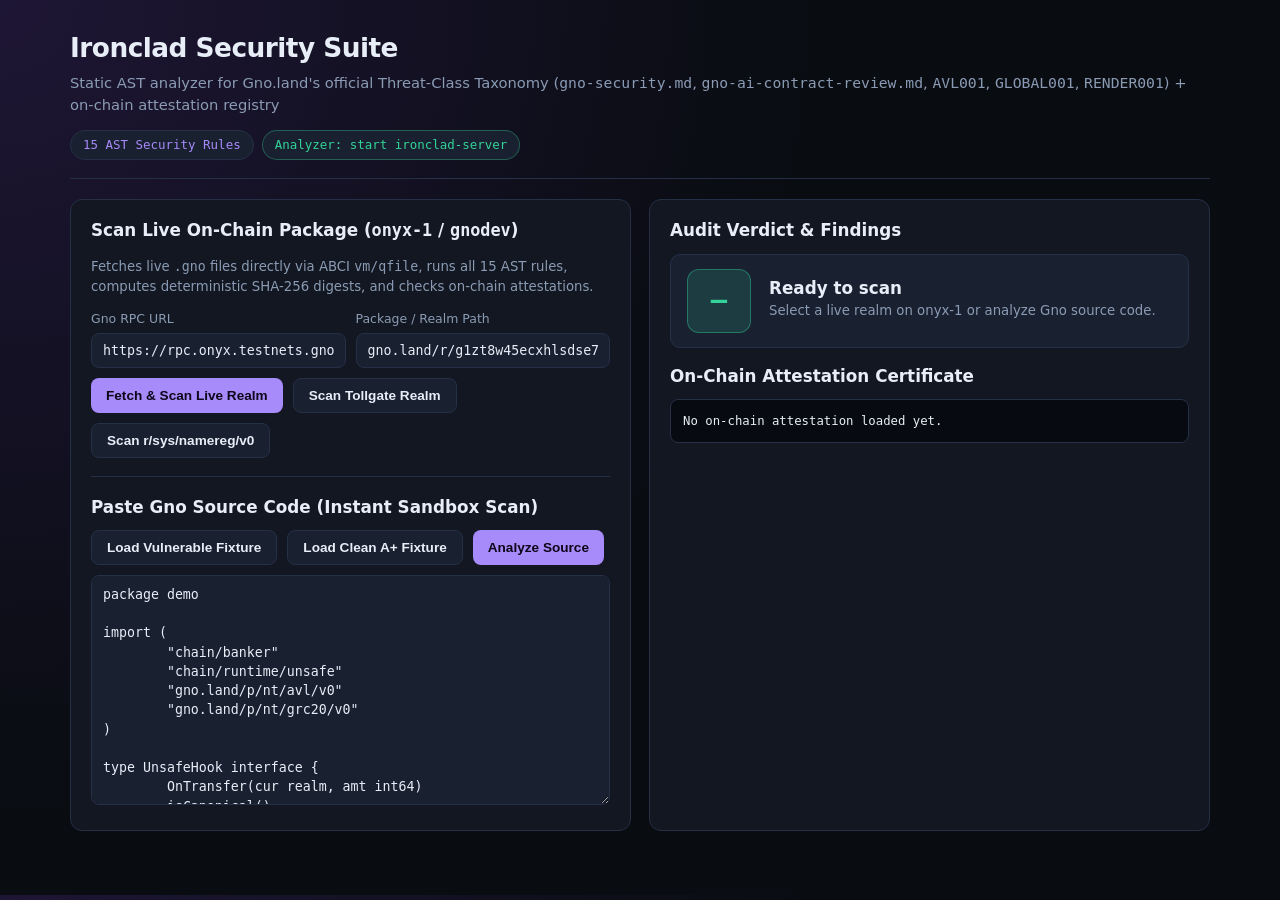
==== docs/index.html @ e0e0a276 "docs: publish interactive web playground for GitHub Pages" ====
<!doctype html>
<html lang="en">
<head>
  <meta charset="utf-8" />
  <meta name="viewport" content="width=device-width, initial-scale=1" />
  <title>Ironclad — Gno Smart-Contract Security Analyzer &amp; Attestation Explorer</title>
  <link rel="stylesheet" href="styles.css" />
</head>
<body>
  <div class="wrap">
    <header>
      <div>
        <h1>Ironclad Security Suite</h1>
        <p class="sub">Static AST analyzer for Gno.land's official Threat-Class Taxonomy (<code>gno-security.md</code>, <code>gno-ai-contract-review.md</code>, <code>AVL001</code>, <code>GLOBAL001</code>, <code>RENDER001</code>) + on-chain attestation registry</p>
      </div>
      <div class="badges">
        <span class="badge">15 AST Security Rules</span>
        <span class="badge ok" id="healthBadge">Analyzer: connecting…</span>
      </div>
    </header>

    <section class="grid-2">
      <div class="card">
        <h2>Scan Live On-Chain Package (<code>onyx-1</code> / <code>gnodev</code>)</h2>
        <p class="muted">Fetches live <code>.gno</code> files directly via ABCI <code>vm/qfile</code>, runs all 15 AST rules, computes deterministic SHA-256 digests, and checks on-chain attestations.</p>
        <div class="row">
          <div class="field">
            <label for="rpcInput">Gno RPC URL</label>
            <input id="rpcInput" value="https://rpc.onyx.testnets.gno.land:443" />
          </div>
          <div class="field">
            <label for="pkgInput">Package / Realm Path</label>
            <input id="pkgInput" value="gno.land/r/g1zt8w45ecxhlsdse7hd5gwr6xzcaxy9zsej6hl2/ironclad" />
          </div>
        </div>
        <div class="row">
          <button id="scanRemoteBtn">Fetch &amp; Scan Live Realm</button>
          <button id="scanTollgateBtn" class="secondary">Scan Tollgate Realm</button>
          <button id="scanNameregBtn" class="secondary">Scan r/sys/namereg/v0</button>
        </div>

        <hr style="border:none;border-top:1px solid var(--border);margin:18px 0" />

        <h2>Paste Gno Source Code (Instant Sandbox Scan)</h2>
        <div class="row">
          <button id="loadVulnBtn" class="secondary">Load Vulnerable Fixture</button>
          <button id="loadSafeBtn" class="secondary">Load Clean A+ Fixture</button>
          <button id="scanSourceBtn">Analyze Source</button>
        </div>
        <textarea id="sourceArea" spellcheck="false"></textarea>
      </div>

      <div class="card">
        <h2>Audit Verdict &amp; Findings</h2>
        <div class="score-banner" id="scoreBanner">
          <div class="grade-box" id="gradeBox">—</div>
          <div>
            <div style="font-weight:700;font-size:1.05rem" id="verdictTitle">Ready to scan</div>
            <div class="muted" id="verdictMeta">Select a live realm on onyx-1 or analyze Gno source code.</div>
            <div class="muted" style="font-family:var(--mono);font-size:0.74rem;margin-top:4px" id="digestLine"></div>
          </div>
        </div>
        <div id="findingsList"></div>
        <h2 style="margin-top:16px">On-Chain Attestation Certificate</h2>
        <pre id="attestationBox">No on-chain attestation loaded yet.</pre>
      </div>
    </section>
  </div>
  <script src="app.js"></script>
</body>
</html>
---- docs/styles.css ----
:root {
  --bg: #090c11;
  --surface: #121721;
  --surface-2: #192030;
  --border: #253047;
  --text: #e8eef7;
  --muted: #8b9bb4;
  --accent: #a78bfa;
  --ok: #34d399;
  --warn: #fbbf24;
  --high: #fb923c;
  --crit: #f87171;
  --mono: "JetBrains Mono", "Fira Code", ui-monospace, SFMono-Regular, Menlo, monospace;
  --sans: "Inter", system-ui, -apple-system, sans-serif;
}
* { box-sizing: border-box; }
body {
  margin: 0;
  background: radial-gradient(circle at top left, #1e1635 0%, var(--bg) 52%);
  color: var(--text);
  font-family: var(--sans);
  line-height: 1.5;
}
.wrap { max-width: 1180px; margin: 0 auto; padding: 28px 20px 64px; }
header {
  display: flex; flex-wrap: wrap; justify-content: space-between; align-items: center;
  gap: 14px; padding-bottom: 18px; border-bottom: 1px solid var(--border);
}
h1 { margin: 0; font-size: 1.65rem; letter-spacing: -0.02em; }
.sub { margin: 4px 0 0; color: var(--muted); font-size: 0.92rem; }
.badges { display: flex; gap: 8px; flex-wrap: wrap; }
.badge {
  background: var(--surface-2); border: 1px solid var(--border);
  border-radius: 999px; padding: 5px 12px; font-family: var(--mono); font-size: 0.78rem;
  color: var(--accent);
}
.badge.ok { color: var(--ok); border-color: rgba(52,211,153,0.35); }
.grid-2 { display: grid; grid-template-columns: 1fr 1fr; gap: 18px; margin-top: 20px; }
@media (max-width: 900px) { .grid-2 { grid-template-columns: 1fr; } }
.card {
  background: var(--surface); border: 1px solid var(--border);
  border-radius: 12px; padding: 18px 20px;
}
.card h2 { margin: 0 0 10px; font-size: 1.05rem; }
label { display: block; font-size: 0.78rem; color: var(--muted); margin-bottom: 4px; }
input, textarea {
  width: 100%; background: var(--surface-2); border: 1px solid var(--border);
  color: var(--text); border-radius: 8px; padding: 9px 11px;
  font-family: var(--mono); font-size: 0.83rem;
}
textarea { min-height: 230px; resize: vertical; line-height: 1.45; }
.row { display: flex; gap: 10px; flex-wrap: wrap; margin-bottom: 10px; }
.field { flex: 1; min-width: 170px; }
button {
  background: var(--accent); color: #0c0719; border: none; border-radius: 8px;
  padding: 9px 15px; font-weight: 700; cursor: pointer; font-size: 0.85rem;
}
button.secondary { background: var(--surface-2); color: var(--text); border: 1px solid var(--border); }
button:hover { opacity: 0.92; }
.score-banner {
  display: flex; align-items: center; gap: 18px; padding: 14px 16px;
  background: var(--surface-2); border: 1px solid var(--border); border-radius: 10px;
  margin-bottom: 14px;
}
.grade-box {
  width: 64px; height: 64px; border-radius: 12px; display: grid; place-items: center;
  font-family: var(--mono); font-size: 1.7rem; font-weight: 800;
  background: rgba(52,211,153,0.16); color: var(--ok); border: 1px solid rgba(52,211,153,0.4);
}
.grade-box.bad { background: rgba(248,113,113,0.16); color: var(--crit); border-color: rgba(248,113,113,0.45); }
.grade-box.mid { background: rgba(251,191,36,0.16); color: var(--warn); border-color: rgba(251,191,36,0.45); }
.finding {
  background: #0c1018; border: 1px solid var(--border); border-left: 4px solid var(--warn);
  border-radius: 8px; padding: 11px 13px; margin-bottom: 10px;
}
.finding.CRITICAL { border-left-color: var(--crit); }
.finding.HIGH { border-left-color: var(--high); }
.finding.MEDIUM { border-left-color: var(--warn); }
.finding .meta { font-family: var(--mono); font-size: 0.78rem; margin-bottom: 4px; }
.finding .fix { color: var(--muted); font-size: 0.82rem; margin-top: 5px; }
.finding code { font-family: var(--mono); font-size: 0.78rem; color: #c4b5fd; }
pre {
  background: #070a10; border: 1px solid var(--border); border-radius: 8px;
  padding: 12px; overflow-x: auto; font-family: var(--mono); font-size: 0.77rem;
  max-height: 280px; margin: 10px 0 0;
}
.muted { color: var(--muted); font-size: 0.83rem; }
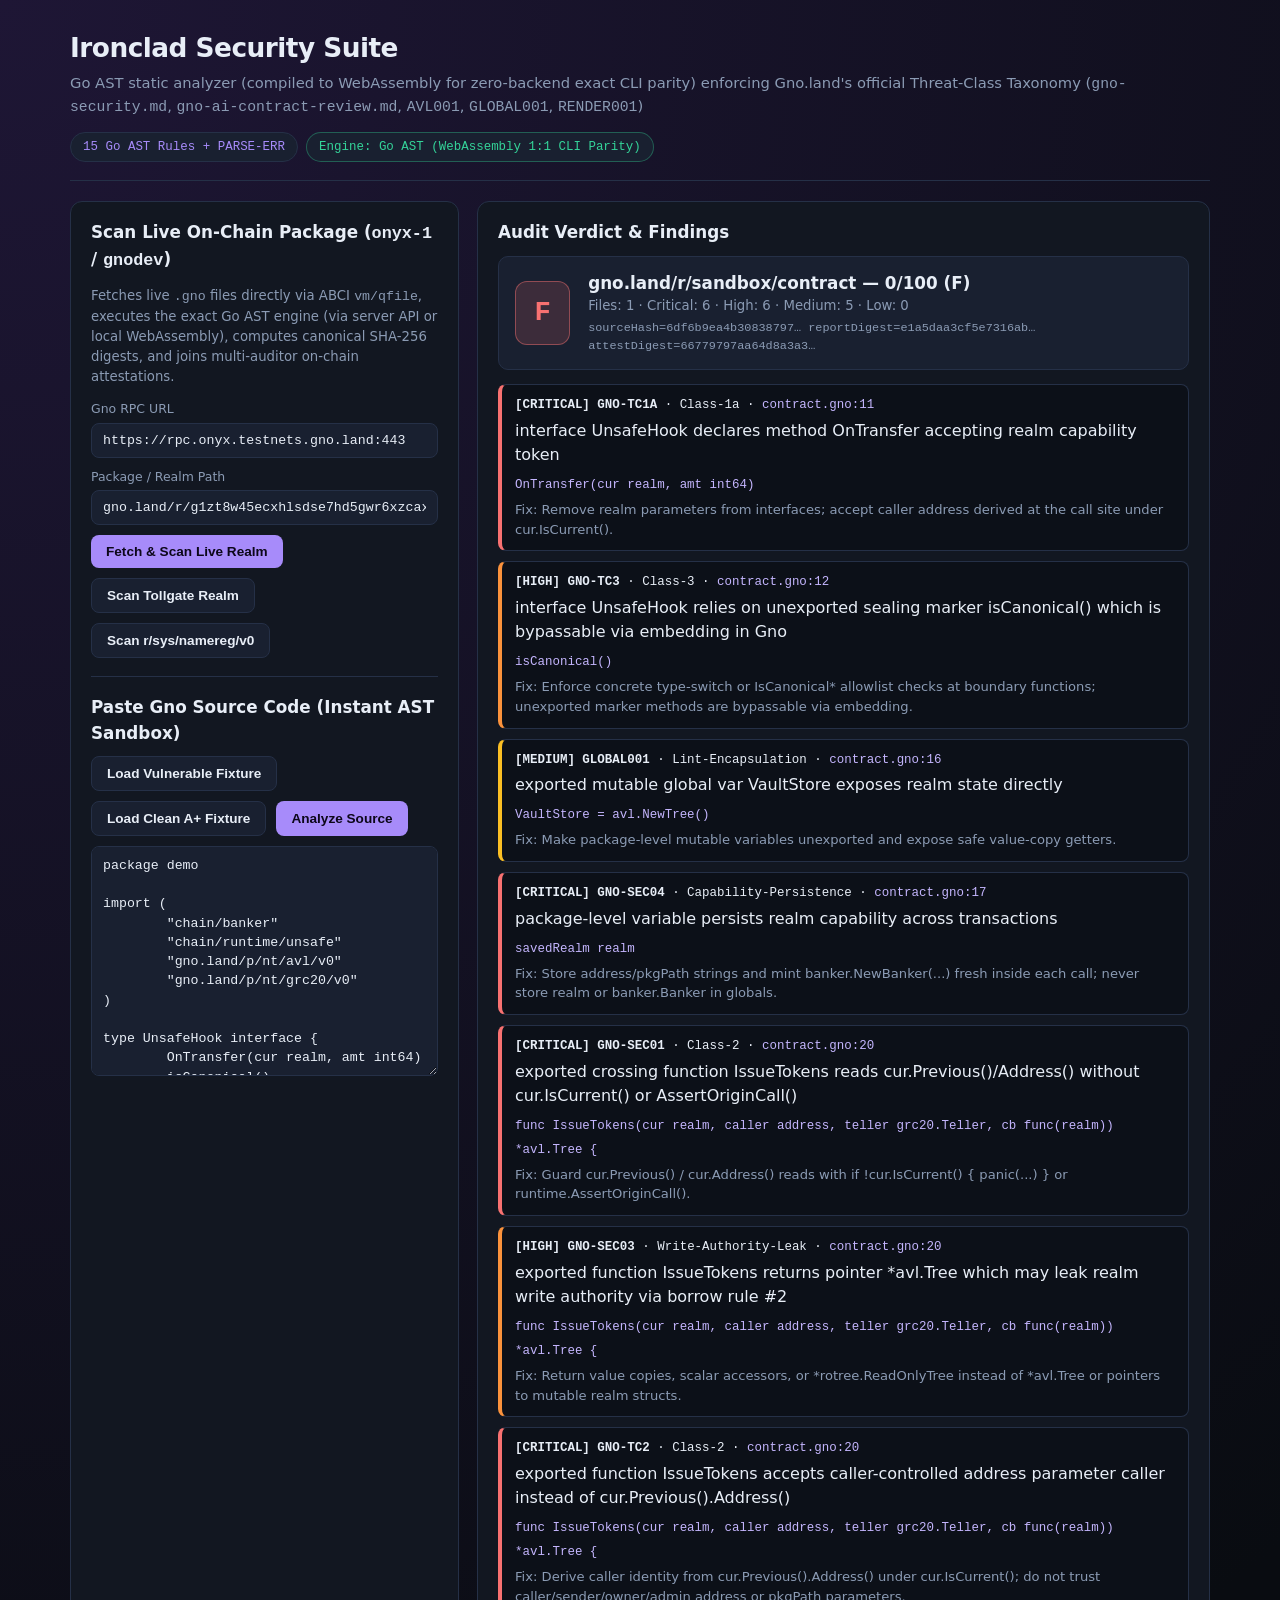
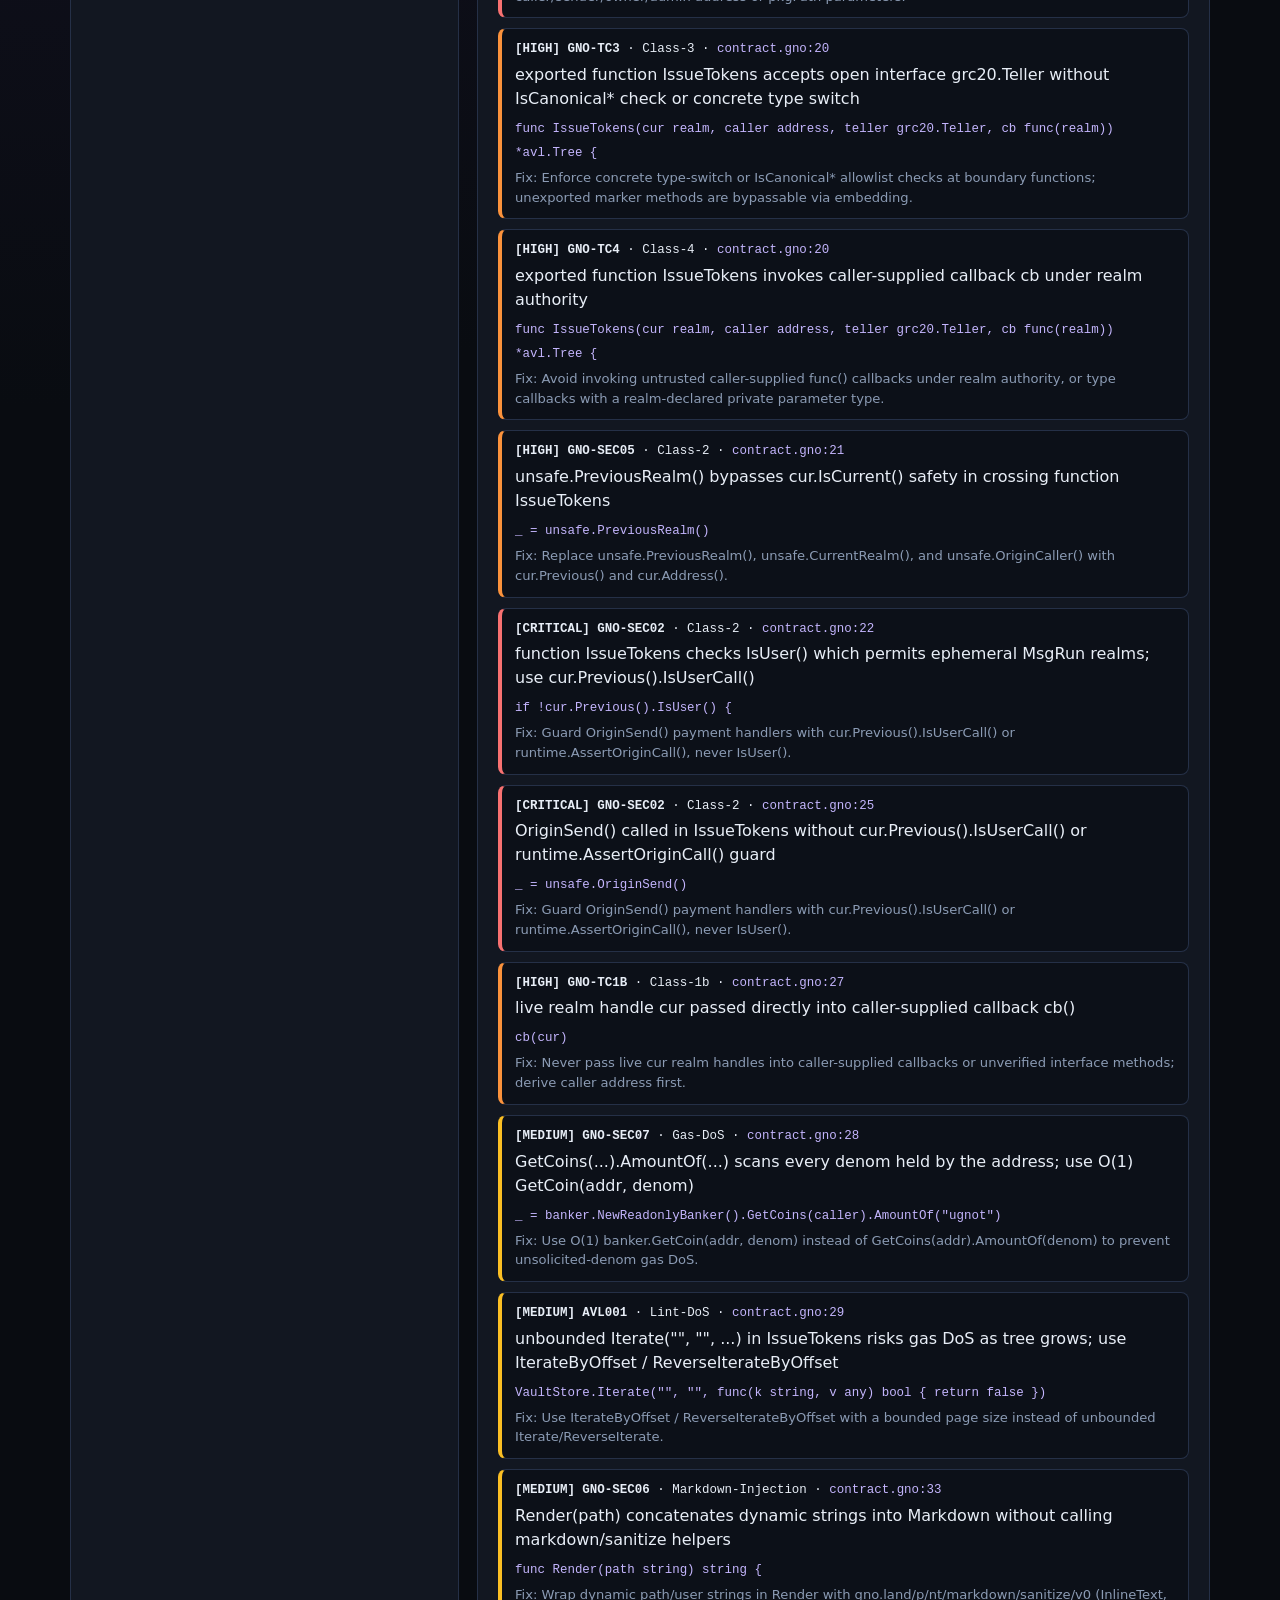
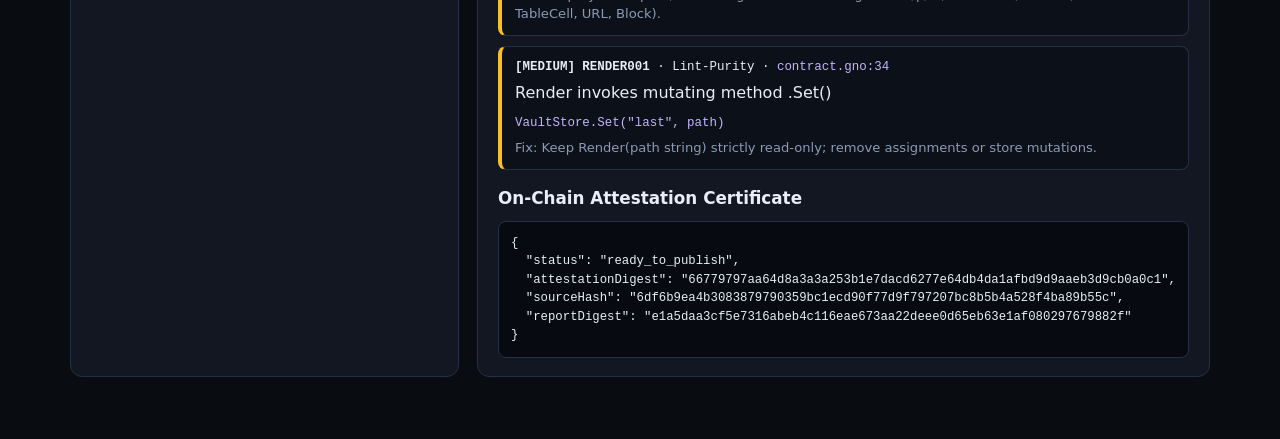
==== commit 32ff17e3: "fix: address all Fable 5.2 audit findings (R1-R8 realm hardening, calibrated AST rules, Go WASM brow" ====
--- a/docs/index.html
+++ b/docs/index.html
@@ -11,18 +11,18 @@
     <header>
       <div>
         <h1>Ironclad Security Suite</h1>
-        <p class="sub">Static AST analyzer for Gno.land's official Threat-Class Taxonomy (<code>gno-security.md</code>, <code>gno-ai-contract-review.md</code>, <code>AVL001</code>, <code>GLOBAL001</code>, <code>RENDER001</code>) + on-chain attestation registry</p>
+        <p class="sub">Go AST static analyzer (compiled to WebAssembly for zero-backend exact CLI parity) enforcing Gno.land's official Threat-Class Taxonomy (<code>gno-security.md</code>, <code>gno-ai-contract-review.md</code>, <code>AVL001</code>, <code>GLOBAL001</code>, <code>RENDER001</code>)</p>
       </div>
       <div class="badges">
-        <span class="badge">15 AST Security Rules</span>
-        <span class="badge ok" id="healthBadge">Analyzer: connecting…</span>
+        <span class="badge">15 Go AST Rules + PARSE-ERR</span>
+        <span class="badge ok" id="healthBadge">Engine: loading Go WASM…</span>
       </div>
     </header>
 
     <section class="grid-2">
       <div class="card">
         <h2>Scan Live On-Chain Package (<code>onyx-1</code> / <code>gnodev</code>)</h2>
-        <p class="muted">Fetches live <code>.gno</code> files directly via ABCI <code>vm/qfile</code>, runs all 15 AST rules, computes deterministic SHA-256 digests, and checks on-chain attestations.</p>
+        <p class="muted">Fetches live <code>.gno</code> files directly via ABCI <code>vm/qfile</code>, executes the exact Go AST engine (via server API or local WebAssembly), computes canonical SHA-256 digests, and joins multi-auditor on-chain attestations.</p>
         <div class="row">
           <div class="field">
             <label for="rpcInput">Gno RPC URL</label>
@@ -41,7 +41,7 @@
 
         <hr style="border:none;border-top:1px solid var(--border);margin:18px 0" />
 
-        <h2>Paste Gno Source Code (Instant Sandbox Scan)</h2>
+        <h2>Paste Gno Source Code (Instant AST Sandbox)</h2>
         <div class="row">
           <button id="loadVulnBtn" class="secondary">Load Vulnerable Fixture</button>
           <button id="loadSafeBtn" class="secondary">Load Clean A+ Fixture</button>
@@ -66,6 +66,7 @@
       </div>
     </section>
   </div>
+  <script src="wasm_exec.js"></script>
   <script src="app.js"></script>
 </body>
 </html>
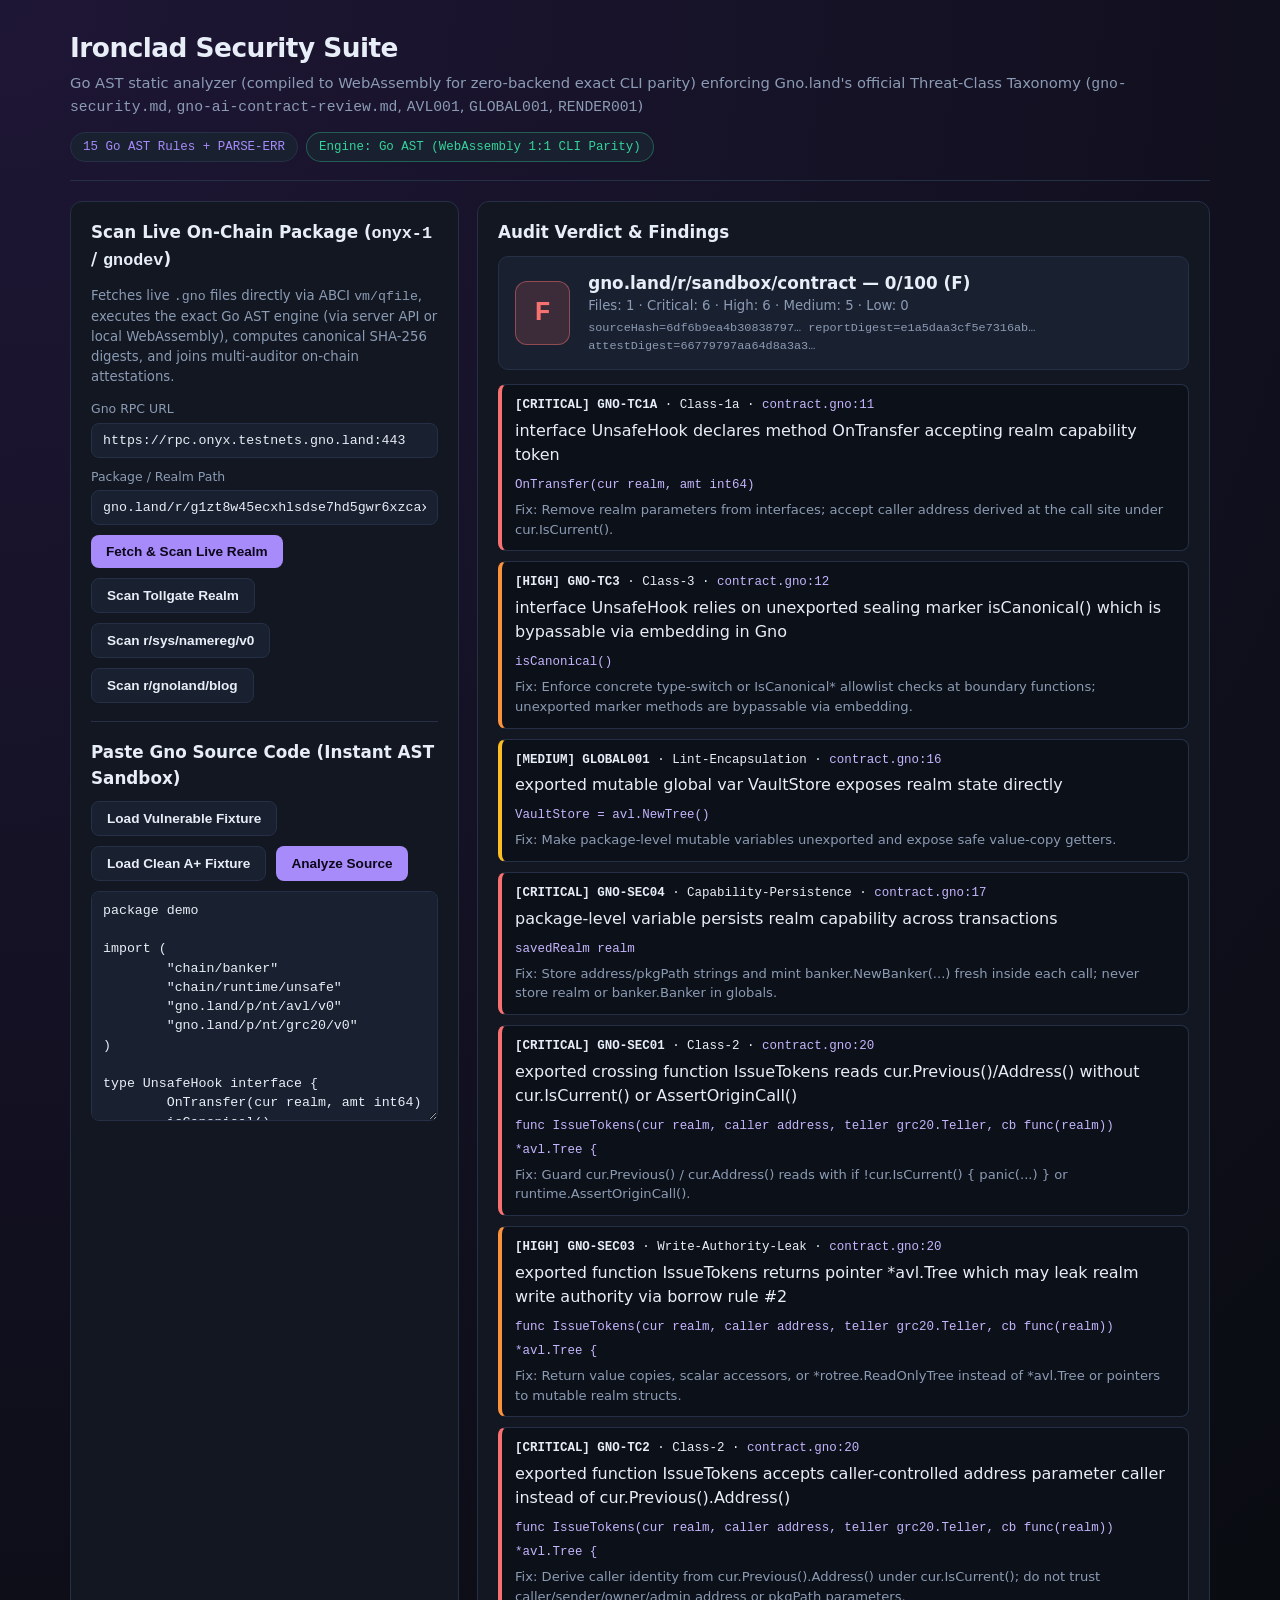
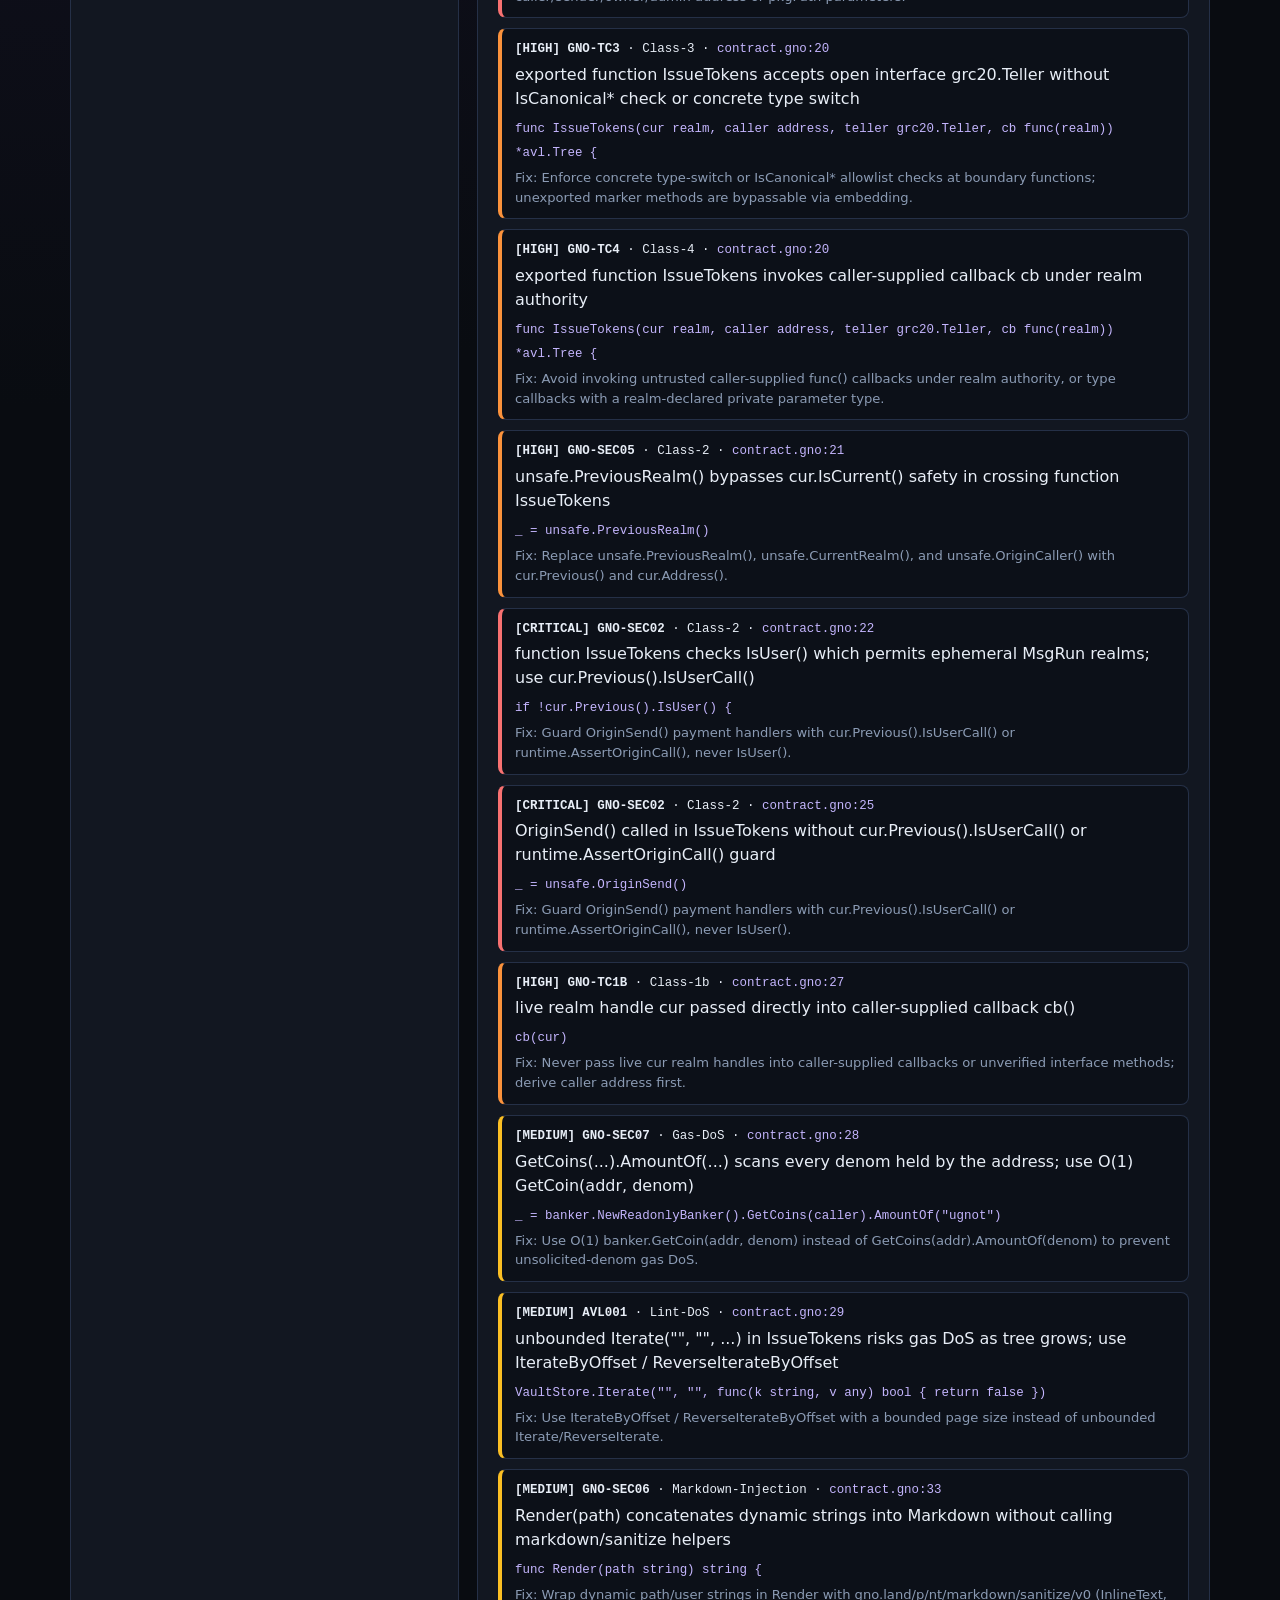
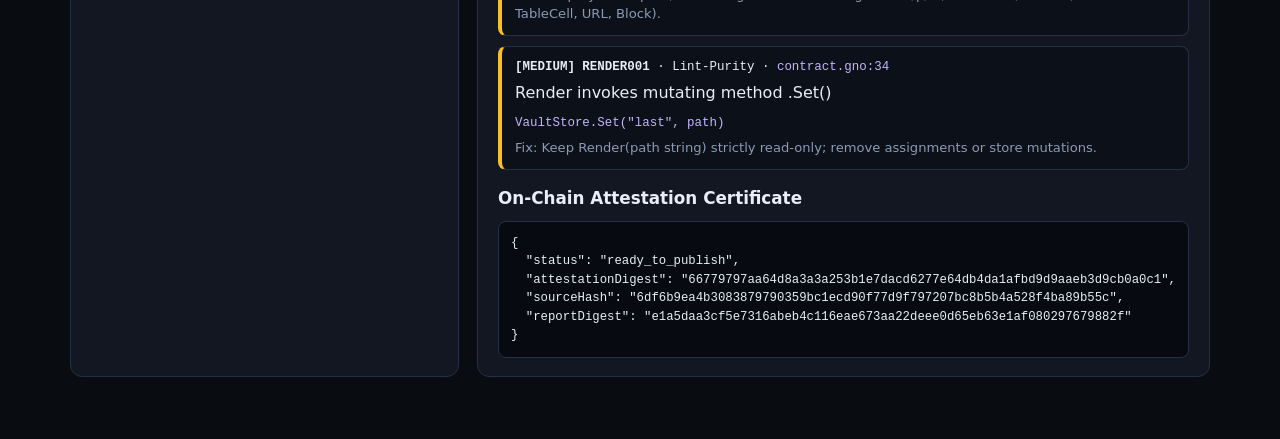
==== commit 95e23626: "fix(ironclad): reject empty scan dirs, point web button to tollgate/v2 + blog, clear stale errors, f" ====
--- a/docs/index.html
+++ b/docs/index.html
@@ -37,6 +37,7 @@
           <button id="scanRemoteBtn">Fetch &amp; Scan Live Realm</button>
           <button id="scanTollgateBtn" class="secondary">Scan Tollgate Realm</button>
           <button id="scanNameregBtn" class="secondary">Scan r/sys/namereg/v0</button>
+          <button id="scanBlogBtn" class="secondary">Scan r/gnoland/blog</button>
         </div>
 
         <hr style="border:none;border-top:1px solid var(--border);margin:18px 0" />
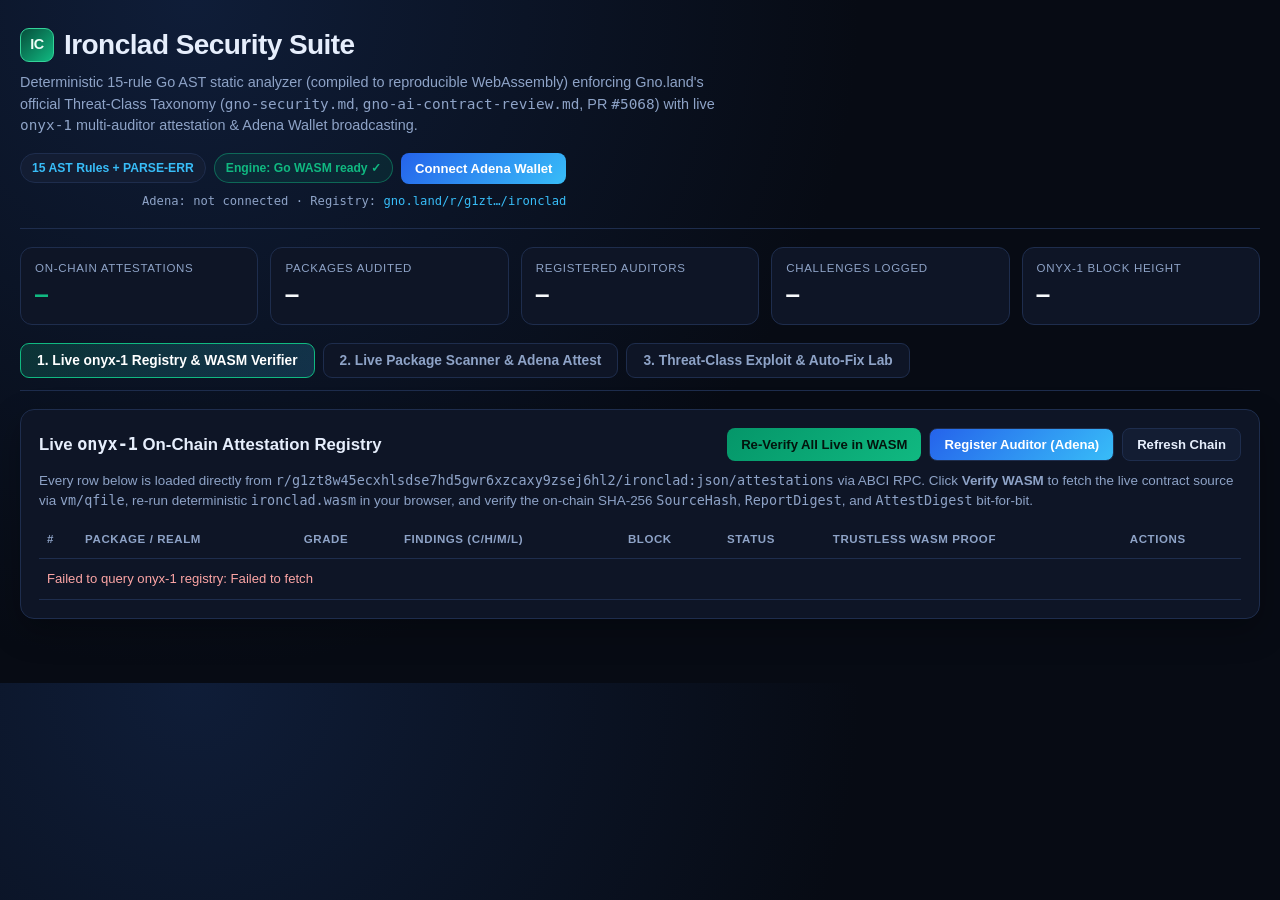
==== commit 3da61dff: "feat(ironclad): add ironclad mcp stdio server, drop-in GitHub Action, Adena Wallet 1-click attest/ch" ====
--- a/docs/index.html
+++ b/docs/index.html
@@ -3,67 +3,193 @@
 <head>
   <meta charset="utf-8" />
   <meta name="viewport" content="width=device-width, initial-scale=1" />
-  <title>Ironclad — Gno Smart-Contract Security Analyzer &amp; Attestation Explorer</title>
+  <title>Ironclad — Gno.land Security Analyzer, WASM Verifier &amp; On-Chain Registry</title>
   <link rel="stylesheet" href="styles.css" />
 </head>
 <body>
   <div class="wrap">
     <header>
       <div>
-        <h1>Ironclad Security Suite</h1>
-        <p class="sub">Go AST static analyzer (compiled to WebAssembly for zero-backend exact CLI parity) enforcing Gno.land's official Threat-Class Taxonomy (<code>gno-security.md</code>, <code>gno-ai-contract-review.md</code>, <code>AVL001</code>, <code>GLOBAL001</code>, <code>RENDER001</code>)</p>
+        <h1><span class="logo-mark">IC</span> Ironclad Security Suite</h1>
+        <p class="sub">Deterministic 15-rule Go AST static analyzer (compiled to reproducible WebAssembly) enforcing Gno.land's official Threat-Class Taxonomy (<code>gno-security.md</code>, <code>gno-ai-contract-review.md</code>, PR <code>#5068</code>) with live <code>onyx-1</code> multi-auditor attestation &amp; Adena Wallet broadcasting.</p>
       </div>
-      <div class="badges">
-        <span class="badge">15 Go AST Rules + PARSE-ERR</span>
-        <span class="badge ok" id="healthBadge">Engine: loading Go WASM…</span>
+      <div class="header-right">
+        <div class="badges">
+          <span class="badge">15 AST Rules + PARSE-ERR</span>
+          <span class="badge ok" id="healthBadge">Engine: loading Go WASM…</span>
+          <button id="connectAdenaBtn" class="adena">Connect Adena Wallet</button>
+        </div>
+        <div class="wallet-status" id="walletStatus">Adena: not connected · Registry: <a href="https://onyx.testnets.gno.land/r/g1zt8w45ecxhlsdse7hd5gwr6xzcaxy9zsej6hl2/ironclad" target="_blank" rel="noopener">gno.land/r/g1zt…/ironclad</a></div>
       </div>
     </header>
 
-    <section class="grid-2">
+    <section class="stats-strip">
+      <div class="stat"><div class="k">On-Chain Attestations</div><div class="v ok" id="statAttest">—</div></div>
+      <div class="stat"><div class="k">Packages Audited</div><div class="v" id="statPkgs">—</div></div>
+      <div class="stat"><div class="k">Registered Auditors</div><div class="v" id="statAuditors">—</div></div>
+      <div class="stat"><div class="k">Challenges Logged</div><div class="v" id="statChallenges">—</div></div>
+      <div class="stat"><div class="k">onyx-1 Block Height</div><div class="v" id="statHeight">—</div></div>
+    </section>
+
+    <nav class="tabs">
+      <button class="tab-btn active" data-tab="registry">1. Live onyx-1 Registry &amp; WASM Verifier</button>
+      <button class="tab-btn" data-tab="scanner">2. Live Package Scanner &amp; Adena Attest</button>
+      <button class="tab-btn" data-tab="playground">3. Threat-Class Exploit &amp; Auto-Fix Lab</button>
+    </nav>
+
+    <!-- TAB 1: LIVE ON-CHAIN REGISTRY + TRUSTLESS WASM VERIFICATION -->
+    <section id="tab-registry" class="tab-panel active">
       <div class="card">
-        <h2>Scan Live On-Chain Package (<code>onyx-1</code> / <code>gnodev</code>)</h2>
-        <p class="muted">Fetches live <code>.gno</code> files directly via ABCI <code>vm/qfile</code>, executes the exact Go AST engine (via server API or local WebAssembly), computes canonical SHA-256 digests, and joins multi-auditor on-chain attestations.</p>
-        <div class="row">
-          <div class="field">
-            <label for="rpcInput">Gno RPC URL</label>
-            <input id="rpcInput" value="https://rpc.onyx.testnets.gno.land:443" />
+        <h2>
+          <span>Live <code>onyx-1</code> On-Chain Attestation Registry</span>
+          <span style="display:flex;gap:8px;flex-wrap:wrap">
+            <button id="verifyAllWasmBtn">Re-Verify All Live in WASM</button>
+            <button id="registerAuditorBtn" class="adena secondary">Register Auditor (Adena)</button>
+            <button id="refreshRegistryBtn" class="secondary">Refresh Chain</button>
+          </span>
+        </h2>
+        <p class="muted">Every row below is loaded directly from <code>r/g1zt8w45ecxhlsdse7hd5gwr6xzcaxy9zsej6hl2/ironclad:json/attestations</code> via ABCI RPC. Click <strong>Verify WASM</strong> to fetch the live contract source via <code>vm/qfile</code>, re-run deterministic <code>ironclad.wasm</code> in your browser, and verify the on-chain SHA-256 <code>SourceHash</code>, <code>ReportDigest</code>, and <code>AttestDigest</code> bit-for-bit.</p>
+
+        <div id="registerAuditorBox" class="modal-inline">
+          <h3 style="margin-top:0">Register Your On-Chain Auditor Profile (via Adena Wallet)</h3>
+          <div class="row">
+            <div class="field"><label>Auditor Handle</label><input id="audHandleInput" placeholder="e.g. GnoSecurityLab" /></div>
+            <div class="field"><label>Bio</label><input id="audBioInput" placeholder="Deterministic AST security reviewer on onyx-1" /></div>
+            <div class="field"><label>Website URL (optional)</label><input id="audUrlInput" placeholder="https://github.com/yourhandle" /></div>
+            <button id="submitAuditorBtn" class="adena">Broadcast RegisterAuditor</button>
+            <button id="closeAuditorBtn" class="secondary">Close</button>
           </div>
-          <div class="field">
-            <label for="pkgInput">Package / Realm Path</label>
-            <input id="pkgInput" value="gno.land/r/g1zt8w45ecxhlsdse7hd5gwr6xzcaxy9zsej6hl2/ironclad" />
-          </div>
-        </div>
-        <div class="row">
-          <button id="scanRemoteBtn">Fetch &amp; Scan Live Realm</button>
-          <button id="scanTollgateBtn" class="secondary">Scan Tollgate Realm</button>
-          <button id="scanNameregBtn" class="secondary">Scan r/sys/namereg/v0</button>
-          <button id="scanBlogBtn" class="secondary">Scan r/gnoland/blog</button>
+          <pre id="auditorTxOut" style="display:none;margin-top:8px"></pre>
         </div>
 
-        <hr style="border:none;border-top:1px solid var(--border);margin:18px 0" />
+        <div id="challengeBox" class="modal-inline">
+          <h3 style="margin-top:0">Submit Structured Challenge (via Adena Wallet) — Attestation #<span id="chAttIdLabel"></span></h3>
+          <div class="row">
+            <div class="field" style="max-width:210px">
+              <label>Missed Official Rule ID</label>
+              <select id="chRuleSelect">
+                <option value="GNO-TC1A">GNO-TC1A (Class-1a)</option>
+                <option value="GNO-TC1B">GNO-TC1B (Class-1b)</option>
+                <option value="GNO-TC2">GNO-TC2 (Class-2)</option>
+                <option value="GNO-TC3">GNO-TC3 (Class-3)</option>
+                <option value="GNO-TC4">GNO-TC4 (Class-4)</option>
+                <option value="GNO-SEC01">GNO-SEC01</option>
+                <option value="GNO-SEC02">GNO-SEC02</option>
+                <option value="GNO-SEC03">GNO-SEC03</option>
+                <option value="GNO-SEC04">GNO-SEC04</option>
+                <option value="GNO-SEC05">GNO-SEC05</option>
+                <option value="GNO-SEC06">GNO-SEC06</option>
+                <option value="GNO-SEC07">GNO-SEC07</option>
+                <option value="AVL001">AVL001</option>
+                <option value="GLOBAL001">GLOBAL001</option>
+                <option value="RENDER001">RENDER001</option>
+              </select>
+            </div>
+            <div class="field"><label>Technical Challenge Reason (evidence SHA-256 auto-computed via WebCrypto)</label><input id="chReasonInput" placeholder="Describe missed finding file:line and exploit path" /></div>
+            <button id="submitChallengeBtn" class="warn-btn">Broadcast ChallengeAttestation</button>
+            <button id="closeChallengeBtn" class="secondary">Close</button>
+          </div>
+          <pre id="challengeTxOut" style="display:none;margin-top:8px"></pre>
+        </div>
 
-        <h2>Paste Gno Source Code (Instant AST Sandbox)</h2>
-        <div class="row">
-          <button id="loadVulnBtn" class="secondary">Load Vulnerable Fixture</button>
-          <button id="loadSafeBtn" class="secondary">Load Clean A+ Fixture</button>
-          <button id="scanSourceBtn">Analyze Source</button>
+        <div style="overflow-x:auto">
+          <table>
+            <thead>
+              <tr>
+                <th>#</th>
+                <th>Package / Realm</th>
+                <th>Grade</th>
+                <th>Findings (C/H/M/L)</th>
+                <th>Block</th>
+                <th>Status</th>
+                <th>Trustless WASM Proof</th>
+                <th>Actions</th>
+              </tr>
+            </thead>
+            <tbody id="registryTableBody">
+              <tr><td colspan="8" class="muted">Loading live onyx-1 attestations…</td></tr>
+            </tbody>
+          </table>
         </div>
-        <textarea id="sourceArea" spellcheck="false"></textarea>
       </div>
+    </section>
 
-      <div class="card">
-        <h2>Audit Verdict &amp; Findings</h2>
-        <div class="score-banner" id="scoreBanner">
-          <div class="grade-box" id="gradeBox">—</div>
-          <div>
-            <div style="font-weight:700;font-size:1.05rem" id="verdictTitle">Ready to scan</div>
-            <div class="muted" id="verdictMeta">Select a live realm on onyx-1 or analyze Gno source code.</div>
-            <div class="muted" style="font-family:var(--mono);font-size:0.74rem;margin-top:4px" id="digestLine"></div>
+    <!-- TAB 2: LIVE PACKAGE SCANNER & ADENA ATTEST -->
+    <section id="tab-scanner" class="tab-panel">
+      <div class="grid-2">
+        <div class="card">
+          <h2>Scan Any Live On-Chain Package (<code>vm/qfile</code>)</h2>
+          <p class="muted">Fetches every non-test <code>.gno</code> file directly from the chain over ABCI RPC, runs the exact Go AST engine compiled to WebAssembly, and lets you publish a signed attestation via Adena Wallet or export SARIF v2.1.0.</p>
+          <div class="row">
+            <div class="field"><label for="rpcInput">Gno RPC URL</label><input id="rpcInput" value="https://rpc.onyx.testnets.gno.land:443" /></div>
+            <div class="field"><label for="pkgInput">Package / Realm Path</label><input id="pkgInput" value="gno.land/r/g1zt8w45ecxhlsdse7hd5gwr6xzcaxy9zsej6hl2/ironclad" /></div>
           </div>
+          <div class="chips" id="quickPkgChips">
+            <span class="chip" data-pkg="gno.land/r/g1zt8w45ecxhlsdse7hd5gwr6xzcaxy9zsej6hl2/ironclad">r/.../ironclad (A+)</span>
+            <span class="chip" data-pkg="gno.land/r/g1zt8w45ecxhlsdse7hd5gwr6xzcaxy9zsej6hl2/tollgate/v2">r/.../tollgate/v2 (A+)</span>
+            <span class="chip" data-pkg="gno.land/r/sys/namereg/v0">r/sys/namereg/v0 (A)</span>
+            <span class="chip" data-pkg="gno.land/r/gnoland/wugnot">r/gnoland/wugnot (A)</span>
+            <span class="chip" data-pkg="gno.land/r/sys/params">r/sys/params (A)</span>
+            <span class="chip" data-pkg="gno.land/r/sys/validators/v2">r/sys/validators/v2 (B)</span>
+            <span class="chip" data-pkg="gno.land/r/gnoland/blog">r/gnoland/blog (D)</span>
+            <span class="chip" data-pkg="gno.land/r/sys/users">r/sys/users (D)</span>
+            <span class="chip" data-pkg="gno.land/r/gov/dao">r/gov/dao (F)</span>
+            <span class="chip" data-pkg="gno.land/r/gnoland/boards2/v0">r/gnoland/boards2/v0 (F)</span>
+          </div>
+          <div class="row">
+            <button id="scanRemoteBtn">Fetch &amp; Scan Live Realm</button>
+            <button id="publishAdenaBtn" class="adena" disabled>Publish Attestation (Adena)</button>
+            <button id="exportSarifBtn" class="secondary" disabled>Download SARIF v2.1.0</button>
+            <button id="exportJsonBtn" class="secondary" disabled>Download JSON</button>
+          </div>
+          <pre id="publishTxOut" style="display:none;margin-bottom:12px"></pre>
+          <h3>Live On-Chain Certificate &amp; Reproducible CLI Command</h3>
+          <pre id="attestationBox">Select a live realm above and click "Fetch &amp; Scan Live Realm".</pre>
         </div>
-        <div id="findingsList"></div>
-        <h2 style="margin-top:16px">On-Chain Attestation Certificate</h2>
-        <pre id="attestationBox">No on-chain attestation loaded yet.</pre>
+
+        <div class="card">
+          <h2>Audit Verdict &amp; AST Findings</h2>
+          <div class="score-banner" id="scoreBanner">
+            <div class="grade-box" id="gradeBox">—</div>
+            <div>
+              <div style="font-weight:700;font-size:1.05rem" id="verdictTitle">Ready to scan</div>
+              <div class="muted" id="verdictMeta">Select a live realm on onyx-1 or click any row from Tab 1.</div>
+              <div class="muted mono" style="font-size:0.74rem;margin-top:4px" id="digestLine"></div>
+            </div>
+          </div>
+          <div id="findingsList"></div>
+        </div>
+      </div>
+    </section>
+
+    <!-- TAB 3: INTERACTIVE THREAT-CLASS EXPLOIT & AUTO-FIX SANDBOX -->
+    <section id="tab-playground" class="tab-panel">
+      <div class="grid-2">
+        <div class="card">
+          <h2>Interactive Gno Threat-Class Exploit &amp; Safe-Patch Lab</h2>
+          <p class="muted">Pick any official Gno.land Threat-Class scenario, inspect the highlighted vulnerable AST lines, or edit freely — then click <strong>Apply Safe Gno Patch</strong> to watch Go WASM re-grade the contract to <strong>A+ (100/100)</strong> in milliseconds.</p>
+          <div class="chips" id="scenarioChips"></div>
+          <div class="row">
+            <button id="scanSourceBtn">Analyze Code in WASM</button>
+            <button id="applyFixBtn" class="warn-btn">Apply Safe Gno Patch → Re-Scan</button>
+            <button id="restoreVulnBtn" class="secondary">Restore Vulnerable Code</button>
+          </div>
+          <textarea id="sourceArea" spellcheck="false"></textarea>
+        </div>
+
+        <div class="card">
+          <h2>Live AST Line Highlighting &amp; Sandbox Verdict</h2>
+          <div class="score-banner">
+            <div class="grade-box" id="sbGradeBox">—</div>
+            <div>
+              <div style="font-weight:700;font-size:1.02rem" id="sbVerdictTitle">Select a scenario</div>
+              <div class="muted" id="sbVerdictMeta">Instant in-browser Go AST analysis via ironclad.wasm</div>
+            </div>
+          </div>
+          <div class="code-view" id="sbCodeHighlight"></div>
+          <h3 style="margin-top:12px">Detected Vulnerabilities &amp; Remediations</h3>
+          <div id="sbFindingsList"></div>
+        </div>
       </div>
     </section>
   </div>
--- a/docs/styles.css
+++ b/docs/styles.css
@@ -1,87 +1,169 @@
 :root {
-  --bg: #090c11;
-  --surface: #121721;
-  --surface-2: #192030;
-  --border: #253047;
-  --text: #e8eef7;
-  --muted: #8b9bb4;
-  --accent: #a78bfa;
-  --ok: #34d399;
-  --warn: #fbbf24;
-  --high: #fb923c;
-  --crit: #f87171;
-  --mono: "JetBrains Mono", "Fira Code", ui-monospace, SFMono-Regular, Menlo, monospace;
-  --sans: "Inter", system-ui, -apple-system, sans-serif;
+  --bg: #070b14;
+  --panel: #0e1526;
+  --panel-2: #131d33;
+  --border: #1e2d4d;
+  --text: #e6eefc;
+  --muted: #8ea3c7;
+  --accent: #10b981;
+  --accent-2: #38bdf8;
+  --warn: #f59e0b;
+  --danger: #ef4444;
+  --purple: #a78bfa;
+  --mono: ui-monospace, SFMono-Regular, Menlo, Monaco, Consolas, monospace;
+  --sans: Inter, -apple-system, BlinkMacSystemFont, "Segoe UI", Roboto, sans-serif;
 }
 * { box-sizing: border-box; }
 body {
   margin: 0;
-  background: radial-gradient(circle at top left, #1e1635 0%, var(--bg) 52%);
+  font-family: var(--sans);
+  background: radial-gradient(circle at 15% 0%, #0f1d38 0%, var(--bg) 52%);
   color: var(--text);
-  font-family: var(--sans);
   line-height: 1.5;
 }
-.wrap { max-width: 1180px; margin: 0 auto; padding: 28px 20px 64px; }
+.wrap { max-width: 1280px; margin: 0 auto; padding: 24px 20px 64px; }
 header {
-  display: flex; flex-wrap: wrap; justify-content: space-between; align-items: center;
-  gap: 14px; padding-bottom: 18px; border-bottom: 1px solid var(--border);
+  display: flex; flex-wrap: wrap; justify-content: space-between; align-items: flex-start;
+  gap: 16px; border-bottom: 1px solid var(--border); padding-bottom: 18px; margin-bottom: 18px;
 }
-h1 { margin: 0; font-size: 1.65rem; letter-spacing: -0.02em; }
-.sub { margin: 4px 0 0; color: var(--muted); font-size: 0.92rem; }
-.badges { display: flex; gap: 8px; flex-wrap: wrap; }
+h1 { margin: 0; font-size: 1.75rem; letter-spacing: -0.02em; display: flex; align-items: center; gap: 10px; }
+.logo-mark {
+  display: inline-flex; align-items: center; justify-content: center;
+  width: 34px; height: 34px; border-radius: 9px; font-weight: 800; font-size: 0.9rem;
+  background: linear-gradient(135deg, #064e3b, #10b981); color: #ecfdf5; border: 1px solid #34d399;
+}
+.sub { margin: 6px 0 0; color: var(--muted); font-size: 0.9rem; max-width: 720px; }
+.header-right { display: flex; flex-direction: column; align-items: flex-end; gap: 8px; }
+.badges { display: flex; gap: 8px; flex-wrap: wrap; align-items: center; justify-content: flex-end; }
 .badge {
-  background: var(--surface-2); border: 1px solid var(--border);
-  border-radius: 999px; padding: 5px 12px; font-family: var(--mono); font-size: 0.78rem;
-  color: var(--accent);
+  background: var(--panel-2); border: 1px solid var(--border); color: var(--accent-2);
+  padding: 5px 11px; border-radius: 999px; font-size: 0.76rem; font-weight: 600;
 }
-.badge.ok { color: var(--ok); border-color: rgba(52,211,153,0.35); }
-.grid-2 { display: grid; grid-template-columns: 1fr 1fr; gap: 18px; margin-top: 20px; }
-@media (max-width: 900px) { .grid-2 { grid-template-columns: 1fr; } }
+.badge.ok { color: var(--accent); border-color: rgba(16,185,129,0.45); background: rgba(16,185,129,0.1); }
+.badge.warn { color: var(--warn); border-color: rgba(245,158,11,0.45); background: rgba(245,158,11,0.1); }
+.badge.bad { color: #fca5a5; border-color: rgba(239,68,68,0.45); background: rgba(239,68,68,0.12); }
+
+.stats-strip {
+  display: grid; grid-template-columns: repeat(5, 1fr); gap: 12px; margin-bottom: 18px;
+}
+@media (max-width: 900px) { .stats-strip { grid-template-columns: repeat(2, 1fr); } }
+.stat {
+  background: var(--panel); border: 1px solid var(--border); border-radius: 12px; padding: 12px 14px;
+}
+.stat .k { font-size: 0.72rem; text-transform: uppercase; letter-spacing: 0.06em; color: var(--muted); }
+.stat .v { font-size: 1.35rem; font-weight: 800; margin-top: 2px; font-family: var(--mono); color: #f8fafc; }
+.stat .v.ok { color: var(--accent); }
+
+.tabs {
+  display: flex; gap: 8px; flex-wrap: wrap; margin-bottom: 18px;
+  border-bottom: 1px solid var(--border); padding-bottom: 12px;
+}
+.tab-btn {
+  background: var(--panel); color: var(--muted); border: 1px solid var(--border);
+  border-radius: 9px; padding: 9px 16px; font-weight: 600; font-size: 0.86rem; cursor: pointer;
+}
+.tab-btn.active {
+  background: linear-gradient(135deg, rgba(16,185,129,0.2), rgba(56,189,248,0.18));
+  color: #fff; border-color: var(--accent);
+}
+.tab-panel { display: none; }
+.tab-panel.active { display: block; }
+
+.grid-2 { display: grid; grid-template-columns: 1.05fr 1fr; gap: 18px; }
+@media (max-width: 980px) { .grid-2 { grid-template-columns: 1fr; } }
+
 .card {
-  background: var(--surface); border: 1px solid var(--border);
-  border-radius: 12px; padding: 18px 20px;
+  background: var(--panel); border: 1px solid var(--border); border-radius: 14px; padding: 18px;
+  box-shadow: 0 12px 32px rgba(0,0,0,0.28);
 }
-.card h2 { margin: 0 0 10px; font-size: 1.05rem; }
-label { display: block; font-size: 0.78rem; color: var(--muted); margin-bottom: 4px; }
-input, textarea {
-  width: 100%; background: var(--surface-2); border: 1px solid var(--border);
-  color: var(--text); border-radius: 8px; padding: 9px 11px;
-  font-family: var(--mono); font-size: 0.83rem;
+.card + .card { margin-top: 16px; }
+h2 { margin: 0 0 10px; font-size: 1.05rem; display: flex; align-items: center; justify-content: space-between; gap: 8px; flex-wrap: wrap; }
+h3 { margin: 14px 0 8px; font-size: 0.92rem; color: var(--accent-2); }
+.muted { color: var(--muted); font-size: 0.84rem; margin: 0 0 10px; }
+.row { display: flex; gap: 8px; flex-wrap: wrap; align-items: flex-end; margin-bottom: 10px; }
+.field { flex: 1; min-width: 190px; }
+label { display: block; font-size: 0.74rem; color: var(--muted); margin-bottom: 4px; font-weight: 600; }
+input, select, textarea {
+  width: 100%; background: var(--bg); color: var(--text); border: 1px solid var(--border);
+  border-radius: 8px; padding: 8px 11px; font-size: 0.86rem; font-family: var(--mono);
 }
-textarea { min-height: 230px; resize: vertical; line-height: 1.45; }
-.row { display: flex; gap: 10px; flex-wrap: wrap; margin-bottom: 10px; }
-.field { flex: 1; min-width: 170px; }
+textarea { min-height: 250px; resize: vertical; line-height: 1.45; }
 button {
-  background: var(--accent); color: #0c0719; border: none; border-radius: 8px;
-  padding: 9px 15px; font-weight: 700; cursor: pointer; font-size: 0.85rem;
+  background: linear-gradient(135deg, #059669, #10b981); color: #03140d; border: none;
+  border-radius: 8px; padding: 8px 14px; font-weight: 700; font-size: 0.82rem; cursor: pointer;
+  transition: transform 0.08s ease, opacity 0.15s ease;
 }
-button.secondary { background: var(--surface-2); color: var(--text); border: 1px solid var(--border); }
 button:hover { opacity: 0.92; }
+button:active { transform: translateY(1px); }
+button:disabled { opacity: 0.45; cursor: not-allowed; }
+button.secondary { background: var(--panel-2); color: var(--text); border: 1px solid var(--border); }
+button.adena { background: linear-gradient(135deg, #2563eb, #38bdf8); color: #fff; }
+button.warn-btn { background: linear-gradient(135deg, #d97706, #f59e0b); color: #1a0f00; }
+button.sm { padding: 5px 10px; font-size: 0.75rem; }
+
+.chips { display: flex; gap: 6px; flex-wrap: wrap; margin-bottom: 12px; }
+.chip {
+  background: var(--panel-2); border: 1px solid var(--border); color: #cbd5e1;
+  padding: 5px 10px; border-radius: 999px; font-size: 0.75rem; font-family: var(--mono); cursor: pointer;
+}
+.chip:hover { border-color: var(--accent-2); color: #fff; }
+.chip.active { background: rgba(56,189,248,0.16); border-color: var(--accent-2); color: #e0f2fe; }
+
 .score-banner {
-  display: flex; align-items: center; gap: 18px; padding: 14px 16px;
-  background: var(--surface-2); border: 1px solid var(--border); border-radius: 10px;
-  margin-bottom: 14px;
+  display: flex; gap: 14px; align-items: center; padding: 14px; border-radius: 12px;
+  background: var(--panel-2); border: 1px solid var(--border); margin-bottom: 12px;
 }
 .grade-box {
-  width: 64px; height: 64px; border-radius: 12px; display: grid; place-items: center;
-  font-family: var(--mono); font-size: 1.7rem; font-weight: 800;
-  background: rgba(52,211,153,0.16); color: var(--ok); border: 1px solid rgba(52,211,153,0.4);
+  min-width: 66px; height: 66px; border-radius: 12px; display: flex; align-items: center;
+  justify-content: center; font-size: 1.85rem; font-weight: 900; font-family: var(--mono);
+  background: rgba(16,185,129,0.16); color: var(--accent); border: 1px solid rgba(16,185,129,0.5);
 }
-.grade-box.bad { background: rgba(248,113,113,0.16); color: var(--crit); border-color: rgba(248,113,113,0.45); }
-.grade-box.mid { background: rgba(251,191,36,0.16); color: var(--warn); border-color: rgba(251,191,36,0.45); }
+.grade-box.warn { background: rgba(245,158,11,0.16); color: var(--warn); border-color: rgba(245,158,11,0.5); }
+.grade-box.bad { background: rgba(239,68,68,0.18); color: #fca5a5; border-color: rgba(239,68,68,0.5); }
+
 .finding {
-  background: #0c1018; border: 1px solid var(--border); border-left: 4px solid var(--warn);
-  border-radius: 8px; padding: 11px 13px; margin-bottom: 10px;
+  background: var(--bg); border: 1px solid var(--border); border-left: 4px solid var(--warn);
+  border-radius: 8px; padding: 10px 12px; margin-bottom: 8px; font-size: 0.83rem;
 }
-.finding.CRITICAL { border-left-color: var(--crit); }
-.finding.HIGH { border-left-color: var(--high); }
+.finding.CRITICAL { border-left-color: var(--danger); }
+.finding.HIGH { border-left-color: #f97316; }
 .finding.MEDIUM { border-left-color: var(--warn); }
-.finding .meta { font-family: var(--mono); font-size: 0.78rem; margin-bottom: 4px; }
-.finding .fix { color: var(--muted); font-size: 0.82rem; margin-top: 5px; }
-.finding code { font-family: var(--mono); font-size: 0.78rem; color: #c4b5fd; }
+.finding.LOW, .finding.INFO { border-left-color: var(--accent-2); }
+.finding .meta { font-family: var(--mono); font-size: 0.76rem; color: var(--muted); margin-bottom: 4px; }
+.finding .fix { color: #86efac; font-size: 0.79rem; margin-top: 4px; }
+.finding code { background: #111c33; padding: 1px 5px; border-radius: 4px; font-family: var(--mono); font-size: 0.78rem; }
+
+table { width: 100%; border-collapse: collapse; font-size: 0.82rem; }
+th, td { text-align: left; padding: 10px 8px; border-bottom: 1px solid var(--border); vertical-align: middle; }
+th { font-size: 0.72rem; text-transform: uppercase; letter-spacing: 0.05em; color: var(--muted); }
+tr:hover td { background: rgba(56,189,248,0.04); }
+.mono { font-family: var(--mono); }
+.grade-pill {
+  display: inline-block; padding: 2px 8px; border-radius: 6px; font-family: var(--mono); font-weight: 800; font-size: 0.78rem;
+}
+.grade-pill.g-ok { background: rgba(16,185,129,0.16); color: #34d399; border: 1px solid rgba(16,185,129,0.4); }
+.grade-pill.g-warn { background: rgba(245,158,11,0.16); color: #fbbf24; border: 1px solid rgba(245,158,11,0.4); }
+.grade-pill.g-bad { background: rgba(239,68,68,0.18); color: #fca5a5; border: 1px solid rgba(239,68,68,0.4); }
+
+.code-view {
+  background: #050810; border: 1px solid var(--border); border-radius: 10px; padding: 10px 0;
+  font-family: var(--mono); font-size: 0.79rem; overflow-x: auto; max-height: 360px; overflow-y: auto;
+}
+.code-line { display: flex; padding: 1px 12px; white-space: pre; }
+.code-line.hit-crit { background: rgba(239,68,68,0.18); border-left: 3px solid var(--danger); }
+.code-line.hit-high { background: rgba(249,115,22,0.16); border-left: 3px solid #f97316; }
+.code-line.hit-med { background: rgba(245,158,11,0.14); border-left: 3px solid var(--warn); }
+.ln { width: 34px; color: #54698d; user-select: none; flex-shrink: 0; text-align: right; margin-right: 12px; }
+
 pre {
-  background: #070a10; border: 1px solid var(--border); border-radius: 8px;
-  padding: 12px; overflow-x: auto; font-family: var(--mono); font-size: 0.77rem;
-  max-height: 280px; margin: 10px 0 0;
+  background: #050810; border: 1px solid var(--border); border-radius: 10px; padding: 12px;
+  font-family: var(--mono); font-size: 0.76rem; overflow-x: auto; white-space: pre-wrap; word-break: break-all; margin: 0;
 }
-.muted { color: var(--muted); font-size: 0.83rem; }
+.wallet-status { font-family: var(--mono); font-size: 0.76rem; color: var(--muted); }
+a { color: var(--accent-2); text-decoration: none; }
+a:hover { text-decoration: underline; }
+.modal-inline {
+  margin-top: 12px; padding: 14px; border-radius: 10px; background: var(--panel-2);
+  border: 1px solid rgba(56,189,248,0.45); display: none;
+}
+.modal-inline.open { display: block; }
